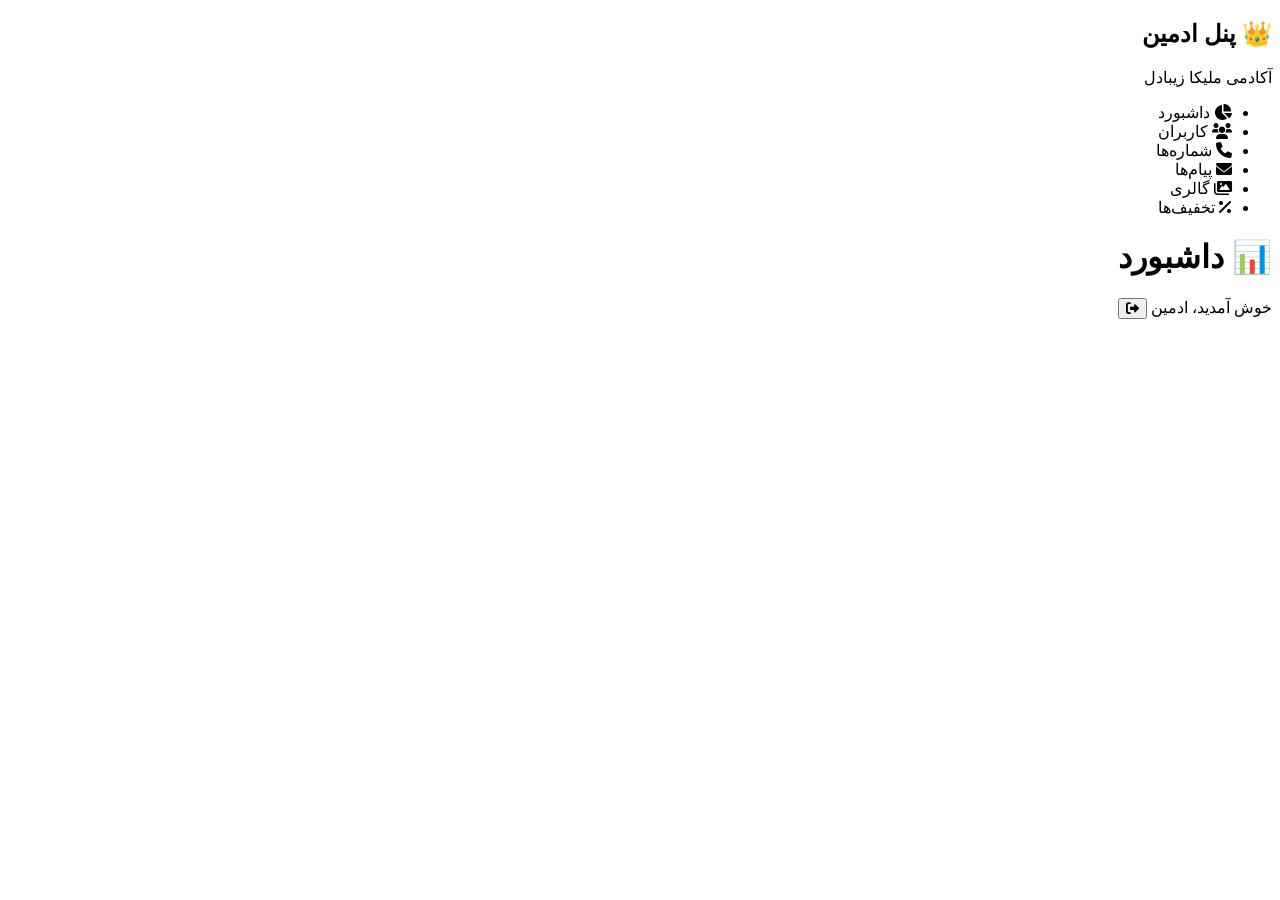
==== admin.html @ 3bc2c328 "admin.html" ====
<!DOCTYPE html>
<html lang="fa" dir="rtl">
<head>
    <meta charset="UTF-8">
    <meta name="viewport" content="width=device-width, initial-scale=1.0">
    <title>پنل ادمین - آکادمی ملیکا زیبادل</title>
    <link rel="stylesheet" href="admin-style.css">
    <link rel="stylesheet" href="https://cdnjs.cloudflare.com/ajax/libs/font-awesome/6.0.0/css/all.min.css">
</head>
<body>
    <div class="admin-container">
        <aside class="sidebar">
            <div class="logo">
                <h2>👑 پنل ادمین</h2>
                <p>آکادمی ملیکا زیبادل</p>
            </div>
            <nav>
                <ul>
                    <li class="active" data-tab="dashboard"><i class="fas fa-chart-pie"></i> داشبورد</li>
                    <li data-tab="users"><i class="fas fa-users"></i> کاربران</li>
                    <li data-tab="numbers"><i class="fas fa-phone"></i> شماره‌ها</li>
                    <li data-tab="contacts"><i class="fas fa-envelope"></i> پیام‌ها</li>
                    <li data-tab="gallery"><i class="fas fa-images"></i> گالری</li>
                    <li data-tab="discounts"><i class="fas fa-percent"></i> تخفیف‌ها</li>
                </ul>
            </nav>
        </aside>
        
        <main class="admin-main">
            <header>
                <h1 id="pageTitle">📊 داشبورد</h1>
                <div class="admin-info">
                    <span>خوش آمدید، ادمین</span>
                    <button onclick="logout()" class="btn-logout"><i class="fas fa-sign-out-alt"></i></button>
                </div>
            </header>
            
            <div class="content" id="adminContent"></div>
        </main>
    </div>
    
    <script src="admin-script.js"></script>
</body>
</html>
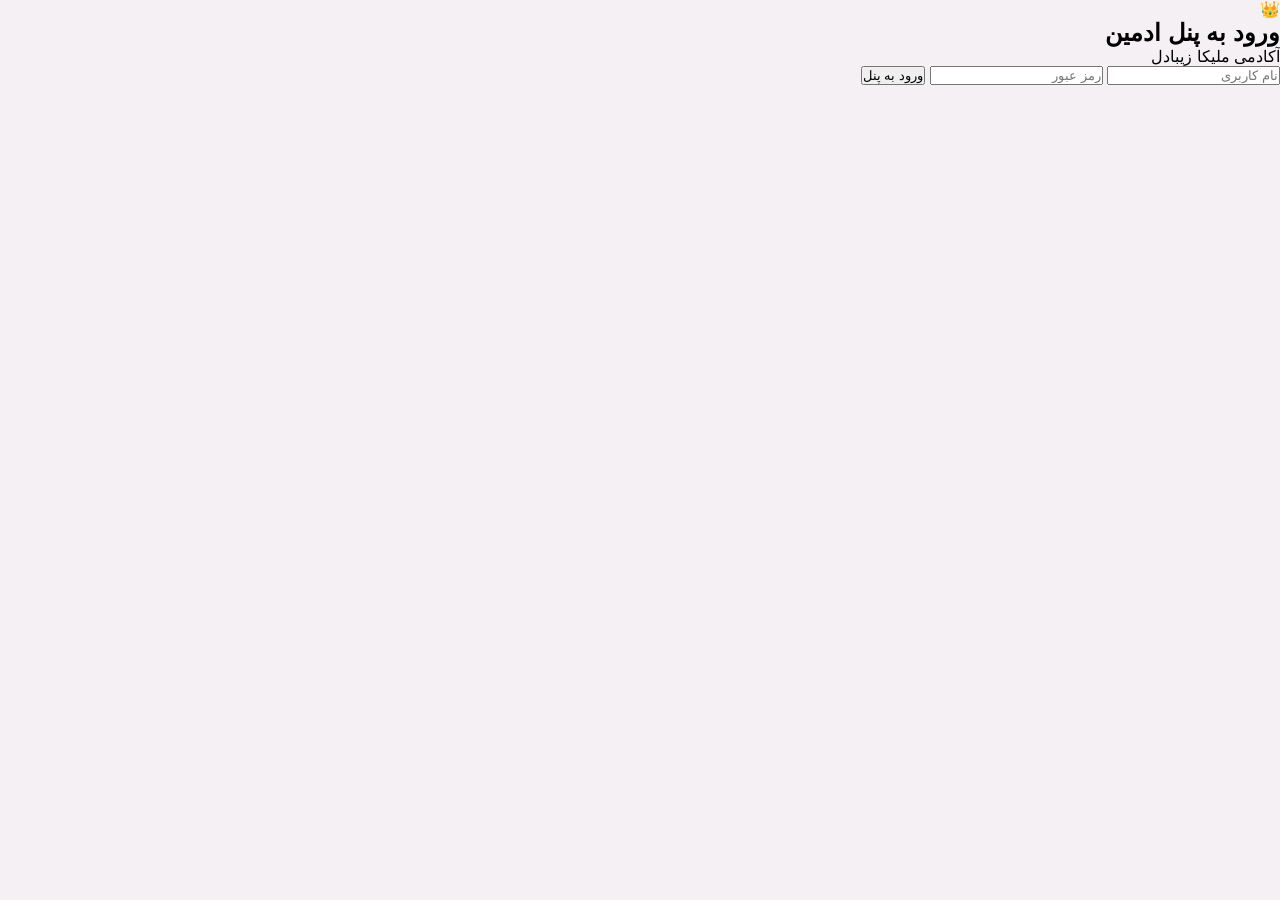
==== commit c7b29f14: "Update admin.html" ====
--- a/admin.html
+++ b/admin.html
@@ -3,42 +3,61 @@
 <head>
     <meta charset="UTF-8">
     <meta name="viewport" content="width=device-width, initial-scale=1.0">
-    <title>پنل ادمین - آکادمی ملیکا زیبادل</title>
+    <title>پنل ادمین - آکادمی ملیکا</title>
     <link rel="stylesheet" href="admin-style.css">
     <link rel="stylesheet" href="https://cdnjs.cloudflare.com/ajax/libs/font-awesome/6.0.0/css/all.min.css">
 </head>
 <body>
-    <div class="admin-container">
-        <aside class="sidebar">
-            <div class="logo">
-                <h2>👑 پنل ادمین</h2>
-                <p>آکادمی ملیکا زیبادل</p>
-            </div>
-            <nav>
-                <ul>
-                    <li class="active" data-tab="dashboard"><i class="fas fa-chart-pie"></i> داشبورد</li>
-                    <li data-tab="users"><i class="fas fa-users"></i> کاربران</li>
-                    <li data-tab="numbers"><i class="fas fa-phone"></i> شماره‌ها</li>
-                    <li data-tab="contacts"><i class="fas fa-envelope"></i> پیام‌ها</li>
-                    <li data-tab="gallery"><i class="fas fa-images"></i> گالری</li>
-                    <li data-tab="discounts"><i class="fas fa-percent"></i> تخفیف‌ها</li>
-                </ul>
-            </nav>
-        </aside>
-        
-        <main class="admin-main">
-            <header>
-                <h1 id="pageTitle">📊 داشبورد</h1>
-                <div class="admin-info">
-                    <span>خوش آمدید، ادمین</span>
-                    <button onclick="logout()" class="btn-logout"><i class="fas fa-sign-out-alt"></i></button>
+
+    <!-- ===== صفحه ورود ادمین ===== -->
+    <div id="loginAdmin" class="login-admin">
+        <div class="login-box">
+            <div class="login-icon">👑</div>
+            <h2>ورود به پنل ادمین</h2>
+            <p>آکادمی ملیکا زیبادل</p>
+            <form id="adminLoginForm">
+                <input type="text" placeholder="نام کاربری" id="adminUser" required>
+                <input type="password" placeholder="رمز عبور" id="adminPass" required>
+                <button type="submit" class="btn-primary">ورود به پنل</button>
+            </form>
+            <div id="loginError" style="color: #e74c3c; margin-top: 1rem; display: none;">❌ نام کاربری یا رمز اشتباه است!</div>
+        </div>
+    </div>
+
+    <!-- ===== پنل ادمین ===== -->
+    <div id="adminPanel" style="display: none;">
+        <div class="admin-container">
+            <aside class="sidebar">
+                <div class="logo">
+                    <h2>👑 پنل ادمین</h2>
+                    <p>ملیکا زیبادل</p>
                 </div>
-            </header>
+                <nav>
+                    <ul>
+                        <li class="active" data-tab="dashboard"><i class="fas fa-chart-pie"></i> <span>داشبورد</span></li>
+                        <li data-tab="users"><i class="fas fa-users"></i> <span>کاربران</span></li>
+                        <li data-tab="numbers"><i class="fas fa-phone"></i> <span>شماره‌ها</span></li>
+                        <li data-tab="contacts"><i class="fas fa-envelope"></i> <span>پیام‌ها</span></li>
+                        <li data-tab="reservations"><i class="fas fa-calendar-check"></i> <span>رزروها</span></li>
+                        <li data-tab="discounts"><i class="fas fa-percent"></i> <span>تخفیف‌ها</span></li>
+                    </ul>
+                </nav>
+                <button onclick="adminLogout()" class="btn-logout-side"><i class="fas fa-sign-out-alt"></i> خروج</button>
+            </aside>
             
-            <div class="content" id="adminContent"></div>
-        </main>
+            <main class="admin-main">
+                <header>
+                    <h1 id="pageTitle">📊 داشبورد</h1>
+                    <div class="admin-info">
+                        <span>👋 خوش آمدید، ادمین</span>
+                    </div>
+                </header>
+                
+                <div class="content" id="adminContent"></div>
+            </main>
+        </div>
     </div>
-    
+
     <script src="admin-script.js"></script>
 </body>
 </html>
--- a/admin-style.css
+++ b/admin-style.css
@@ -0,0 +1,299 @@
+* {
+    margin: 0;
+    padding: 0;
+    box-sizing: border-box;
+}
+@import url('https://fonts.googleapis.com/css2?family=Vazirmatn:wght@300;400;700;900&display=swap');
+
+body {
+    font-family: 'Vazirmatn', sans-serif;
+    background: #f5f0f3;
+}
+
+.admin-container {
+    display: flex;
+    min-height: 100vh;
+}
+
+/* ===== سایدبار ===== */
+.sidebar {
+    width: 280px;
+    background: linear-gradient(180deg, #1a0a1a, #2d0a2d);
+    color: white;
+    padding: 2rem 1rem;
+    position: fixed;
+    height: 100vh;
+    overflow-y: auto;
+}
+
+.sidebar .logo {
+    text-align: center;
+    padding-bottom: 2rem;
+    border-bottom: 1px solid rgba(255,255,255,0.1);
+    margin-bottom: 2rem;
+}
+
+.sidebar .logo h2 {
+    font-size: 1.8rem;
+    color: #FF1493;
+}
+
+.sidebar .logo p {
+    font-size: 0.9rem;
+    opacity: 0.7;
+}
+
+.sidebar nav ul {
+    list-style: none;
+}
+
+.sidebar nav li {
+    padding: 14px 20px;
+    margin: 5px 0;
+    border-radius: 12px;
+    cursor: pointer;
+    transition: 0.3s;
+    display: flex;
+    align-items: center;
+    gap: 14px;
+    font-size: 1.05rem;
+}
+
+.sidebar nav li:hover {
+    background: rgba(255, 20, 147, 0.1);
+}
+
+.sidebar nav li.active {
+    background: linear-gradient(135deg, #FF1493, #C71585);
+    box-shadow: 0 5px 20px rgba(255, 20, 147, 0.3);
+}
+
+/* ===== محتوا ===== */
+.admin-main {
+    margin-right: 280px;
+    flex: 1;
+    padding: 2rem;
+}
+
+.admin-main header {
+    display: flex;
+    justify-content: space-between;
+    align-items: center;
+    padding-bottom: 2rem;
+    border-bottom: 2px solid #eee;
+    margin-bottom: 2rem;
+}
+
+.admin-main header h1 {
+    font-size: 2.2rem;
+    color: #1a0a1a;
+}
+
+.btn-logout {
+    background: #e74c3c;
+    color: white;
+    border: none;
+    padding: 12px 18px;
+    border-radius: 12px;
+    cursor: pointer;
+    transition: 0.3s;
+    font-size: 1.1rem;
+}
+
+.btn-logout:hover {
+    background: #c0392b;
+    transform: scale(1.05);
+}
+
+/* ===== کارت‌ها ===== */
+.dashboard-grid {
+    display: grid;
+    grid-template-columns: repeat(auto-fit, minmax(220px, 1fr));
+    gap: 1.5rem;
+    margin-bottom: 2rem;
+}
+
+.stat-card {
+    background: white;
+    padding: 1.8rem;
+    border-radius: 20px;
+    box-shadow: 0 5px 20px rgba(0,0,0,0.05);
+    transition: 0.3s;
+    text-align: center;
+}
+
+.stat-card:hover {
+    transform: translateY(-5px);
+    box-shadow: 0 10px 30px rgba(255, 20, 147, 0.1);
+}
+
+.stat-card .icon {
+    font-size: 2.8rem;
+    margin-bottom: 0.5rem;
+}
+
+.stat-card .number {
+    font-size: 2.8rem;
+    font-weight: 900;
+    color: #1a0a1a;
+}
+
+.stat-card .label {
+    color: #888;
+    font-size: 0.95rem;
+}
+
+/* ===== جداول ===== */
+.table-container {
+    background: white;
+    border-radius: 20px;
+    padding: 1.5rem;
+    box-shadow: 0 5px 20px rgba(0,0,0,0.05);
+    overflow-x: auto;
+    margin-bottom: 2rem;
+}
+
+.table-container h3 {
+    margin-bottom: 1.5rem;
+    color: #1a0a1a;
+    font-size: 1.4rem;
+}
+
+table {
+    width: 100%;
+    border-collapse: collapse;
+}
+
+table th {
+    background: #faf0f5;
+    padding: 14px;
+    text-align: right;
+    font-weight: 700;
+    color: #1a0a1a;
+    border-bottom: 2px solid #f0e0e8;
+}
+
+table td {
+    padding: 14px;
+    border-bottom: 1px solid #f0e0e8;
+}
+
+table tr:hover {
+    background: #faf0f5;
+}
+
+.btn-edit, .btn-delete, .btn-export {
+    padding: 8px 16px;
+    border: none;
+    border-radius: 8px;
+    cursor: pointer;
+    transition: 0.3s;
+    font-weight: 700;
+}
+
+.btn-edit {
+    background: #3498db;
+    color: white;
+}
+
+.btn-edit:hover {
+    background: #2980b9;
+}
+
+.btn-delete {
+    background: #e74c3c;
+    color: white;
+}
+
+.btn-delete:hover {
+    background: #c0392b;
+}
+
+.btn-export {
+    background: linear-gradient(135deg, #27ae60, #2ecc71);
+    color: white;
+    padding: 12px 24px;
+    font-size: 1.05rem;
+    margin-bottom: 1rem;
+}
+
+.btn-export:hover {
+    transform: scale(1.05);
+}
+
+/* ===== فرم‌ها ===== */
+.admin-form {
+    background: white;
+    padding: 2rem;
+    border-radius: 20px;
+    box-shadow: 0 5px 20px rgba(0,0,0,0.05);
+    max-width: 600px;
+}
+
+.admin-form label {
+    display: block;
+    margin: 1rem 0 0.5rem;
+    font-weight: 700;
+    color: #1a0a1a;
+}
+
+.admin-form input, .admin-form select, .admin-form textarea {
+    width: 100%;
+    padding: 14px;
+    border: 2px solid #eee;
+    border-radius: 12px;
+    font-family: inherit;
+    transition: 0.3s;
+}
+
+.admin-form input:focus, .admin-form select:focus {
+    border-color: #FF1493;
+    outline: none;
+    box-shadow: 0 0 0 4px rgba(255, 20, 147, 0.1);
+}
+
+.admin-form button {
+    margin-top: 1.5rem;
+    padding: 14px 40px;
+    background: linear-gradient(135deg, #FF1493, #C71585);
+    color: white;
+    border: none;
+    border-radius: 12px;
+    font-size: 1.1rem;
+    font-weight: 700;
+    cursor: pointer;
+    transition: 0.3s;
+}
+
+.admin-form button:hover {
+    transform: translateY(-2px);
+    box-shadow: 0 5px 20px rgba(255, 20, 147, 0.3);
+}
+
+/* ===== ریسپانسیو ===== */
+@media (max-width: 768px) {
+    .sidebar {
+        width: 70px;
+        padding: 1rem 0.5rem;
+    }
+    .sidebar .logo h2, .sidebar .logo p, .sidebar nav li span {
+        display: none;
+    }
+    .sidebar nav li {
+        justify-content: center;
+        padding: 14px;
+    }
+    .admin-main {
+        margin-right: 70px;
+        padding: 1rem;
+    }
+    .dashboard-grid {
+        grid-template-columns: 1fr 1fr;
+    }
+}
+
+@media (max-width: 480px) {
+    .dashboard-grid {
+        grid-template-columns: 1fr;
+    }
+}
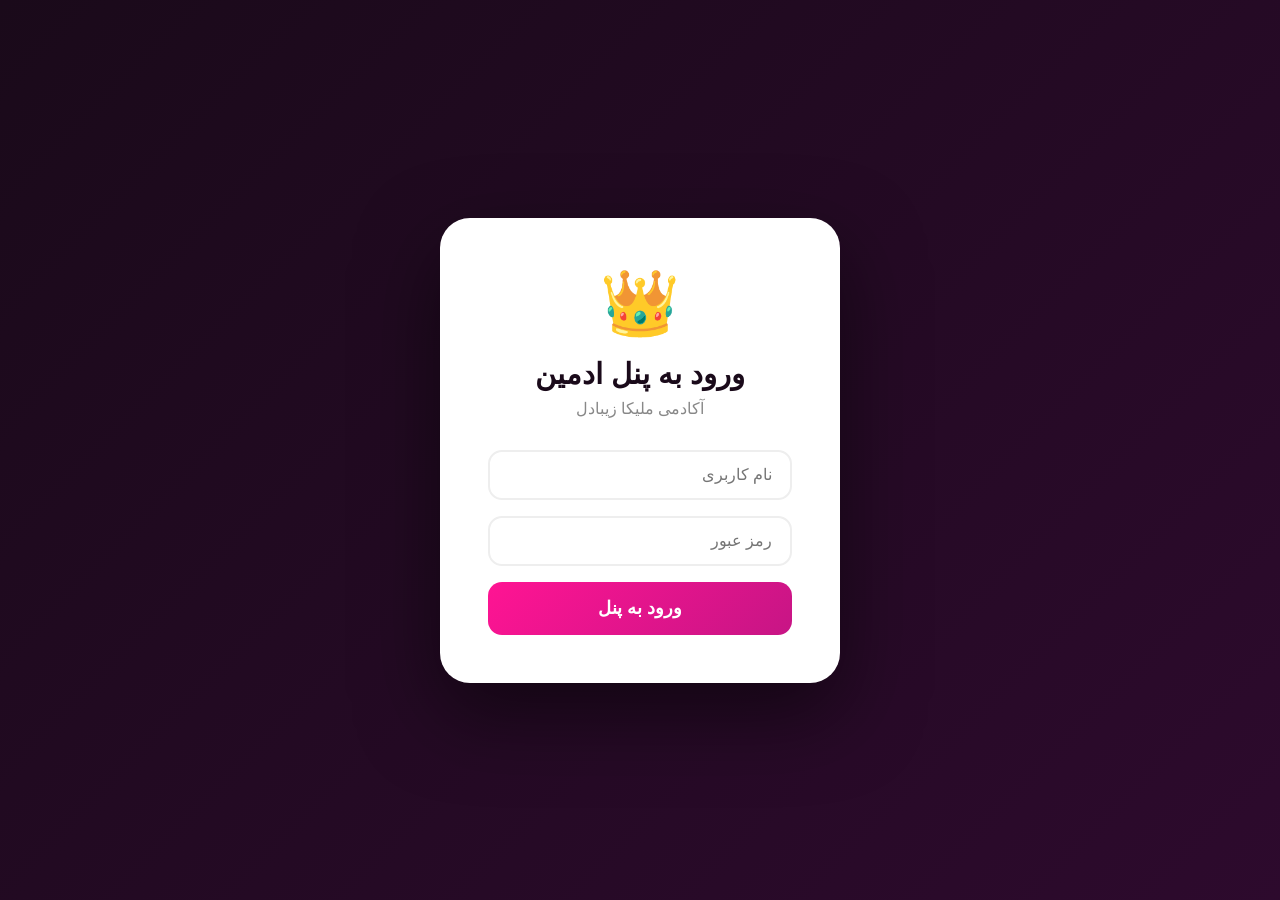
==== commit 6d1f2b7d: "Update admin.html" ====
--- a/admin.html
+++ b/admin.html
@@ -39,6 +39,7 @@
                         <li data-tab="numbers"><i class="fas fa-phone"></i> <span>شماره‌ها</span></li>
                         <li data-tab="contacts"><i class="fas fa-envelope"></i> <span>پیام‌ها</span></li>
                         <li data-tab="reservations"><i class="fas fa-calendar-check"></i> <span>رزروها</span></li>
+                        <li data-tab="media"><i class="fas fa-photo-video"></i> <span>رسانه</span></li>
                         <li data-tab="discounts"><i class="fas fa-percent"></i> <span>تخفیف‌ها</span></li>
                     </ul>
                 </nav>
--- a/admin-style.css
+++ b/admin-style.css
@@ -10,6 +10,85 @@
     background: #f5f0f3;
 }
 
+/* ===== صفحه ورود ===== */
+.login-admin {
+    position: fixed;
+    top: 0;
+    left: 0;
+    width: 100%;
+    height: 100%;
+    background: linear-gradient(135deg, #1a0a1a, #2d0a2d);
+    display: flex;
+    justify-content: center;
+    align-items: center;
+    z-index: 9999;
+}
+
+.login-box {
+    background: white;
+    padding: 3rem;
+    border-radius: 30px;
+    text-align: center;
+    max-width: 400px;
+    width: 90%;
+    box-shadow: 0 30px 80px rgba(0,0,0,0.5);
+}
+
+.login-icon {
+    font-size: 4rem;
+    margin-bottom: 1rem;
+}
+
+.login-box h2 {
+    color: #1a0a1a;
+    font-size: 1.8rem;
+    margin-bottom: 0.5rem;
+}
+
+.login-box p {
+    color: #888;
+    margin-bottom: 2rem;
+}
+
+.login-box form {
+    display: flex;
+    flex-direction: column;
+    gap: 1rem;
+}
+
+.login-box input {
+    padding: 14px 18px;
+    border: 2px solid #eee;
+    border-radius: 14px;
+    font-size: 1rem;
+    font-family: inherit;
+    transition: 0.3s;
+}
+
+.login-box input:focus {
+    border-color: #FF1493;
+    outline: none;
+    box-shadow: 0 0 0 4px rgba(255,20,147,0.1);
+}
+
+.login-box .btn-primary {
+    padding: 16px;
+    background: linear-gradient(135deg, #FF1493, #C71585);
+    color: white;
+    border: none;
+    border-radius: 14px;
+    font-size: 1.1rem;
+    font-weight: 700;
+    cursor: pointer;
+    transition: 0.3s;
+}
+
+.login-box .btn-primary:hover {
+    transform: scale(1.02);
+    box-shadow: 0 5px 20px rgba(255,20,147,0.3);
+}
+
+/* ===== پنل ادمین ===== */
 .admin-container {
     display: flex;
     min-height: 100vh;
@@ -24,6 +103,8 @@
     position: fixed;
     height: 100vh;
     overflow-y: auto;
+    display: flex;
+    flex-direction: column;
 }
 
 .sidebar .logo {
@@ -45,6 +126,7 @@
 
 .sidebar nav ul {
     list-style: none;
+    flex: 1;
 }
 
 .sidebar nav li {
@@ -66,6 +148,27 @@
 .sidebar nav li.active {
     background: linear-gradient(135deg, #FF1493, #C71585);
     box-shadow: 0 5px 20px rgba(255, 20, 147, 0.3);
+}
+
+.btn-logout-side {
+    margin-top: auto;
+    padding: 14px;
+    background: rgba(255,255,255,0.1);
+    color: white;
+    border: none;
+    border-radius: 12px;
+    cursor: pointer;
+    font-size: 1rem;
+    font-family: inherit;
+    display: flex;
+    align-items: center;
+    justify-content: center;
+    gap: 10px;
+    transition: 0.3s;
+}
+
+.btn-logout-side:hover {
+    background: #e74c3c;
 }
 
 /* ===== محتوا ===== */
@@ -89,26 +192,15 @@
     color: #1a0a1a;
 }
 
-.btn-logout {
-    background: #e74c3c;
-    color: white;
-    border: none;
-    padding: 12px 18px;
-    border-radius: 12px;
-    cursor: pointer;
-    transition: 0.3s;
+.admin-info span {
     font-size: 1.1rem;
-}
-
-.btn-logout:hover {
-    background: #c0392b;
-    transform: scale(1.05);
+    color: #555;
 }
 
 /* ===== کارت‌ها ===== */
 .dashboard-grid {
     display: grid;
-    grid-template-columns: repeat(auto-fit, minmax(220px, 1fr));
+    grid-template-columns: repeat(auto-fit, minmax(200px, 1fr));
     gap: 1.5rem;
     margin-bottom: 2rem;
 }
@@ -124,7 +216,7 @@
 
 .stat-card:hover {
     transform: translateY(-5px);
-    box-shadow: 0 10px 30px rgba(255, 20, 147, 0.1);
+    box-shadow: 0 10px 30px rgba(255,20,147,0.1);
 }
 
 .stat-card .icon {
@@ -157,6 +249,9 @@
     margin-bottom: 1.5rem;
     color: #1a0a1a;
     font-size: 1.4rem;
+    display: flex;
+    justify-content: space-between;
+    align-items: center;
 }
 
 table {
@@ -191,15 +286,6 @@
     font-weight: 700;
 }
 
-.btn-edit {
-    background: #3498db;
-    color: white;
-}
-
-.btn-edit:hover {
-    background: #2980b9;
-}
-
 .btn-delete {
     background: #e74c3c;
     color: white;
@@ -214,60 +300,50 @@
     color: white;
     padding: 12px 24px;
     font-size: 1.05rem;
-    margin-bottom: 1rem;
 }
 
 .btn-export:hover {
     transform: scale(1.05);
 }
 
-/* ===== فرم‌ها ===== */
-.admin-form {
-    background: white;
-    padding: 2rem;
-    border-radius: 20px;
-    box-shadow: 0 5px 20px rgba(0,0,0,0.05);
-    max-width: 600px;
-}
-
-.admin-form label {
-    display: block;
-    margin: 1rem 0 0.5rem;
+.btn-export-all {
+    background: linear-gradient(135deg, #3498db, #2980b9);
+    color: white;
+    padding: 12px 24px;
+    border: none;
+    border-radius: 10px;
+    cursor: pointer;
+    font-size: 1rem;
     font-weight: 700;
-    color: #1a0a1a;
-}
-
-.admin-form input, .admin-form select, .admin-form textarea {
-    width: 100%;
-    padding: 14px;
-    border: 2px solid #eee;
-    border-radius: 12px;
-    font-family: inherit;
-    transition: 0.3s;
-}
-
-.admin-form input:focus, .admin-form select:focus {
-    border-color: #FF1493;
-    outline: none;
-    box-shadow: 0 0 0 4px rgba(255, 20, 147, 0.1);
-}
-
-.admin-form button {
-    margin-top: 1.5rem;
-    padding: 14px 40px;
-    background: linear-gradient(135deg, #FF1493, #C71585);
-    color: white;
-    border: none;
-    border-radius: 12px;
-    font-size: 1.1rem;
-    font-weight: 700;
-    cursor: pointer;
-    transition: 0.3s;
-}
-
-.admin-form button:hover {
-    transform: translateY(-2px);
-    box-shadow: 0 5px 20px rgba(255, 20, 147, 0.3);
+    transition: 0.3s;
+}
+
+.btn-export-all:hover {
+    transform: scale(1.05);
+}
+
+.status-pending {
+    background: #f39c12;
+    color: white;
+    padding: 4px 12px;
+    border-radius: 20px;
+    font-size: 0.85rem;
+}
+
+.status-confirmed {
+    background: #27ae60;
+    color: white;
+    padding: 4px 12px;
+    border-radius: 20px;
+    font-size: 0.85rem;
+}
+
+.status-cancelled {
+    background: #e74c3c;
+    color: white;
+    padding: 4px 12px;
+    border-radius: 20px;
+    font-size: 0.85rem;
 }
 
 /* ===== ریسپانسیو ===== */
@@ -283,6 +359,9 @@
         justify-content: center;
         padding: 14px;
     }
+    .btn-logout-side span {
+        display: none;
+    }
     .admin-main {
         margin-right: 70px;
         padding: 1rem;
@@ -296,4 +375,7 @@
     .dashboard-grid {
         grid-template-columns: 1fr;
     }
-}
+    .login-box {
+        padding: 2rem;
+    }
+}
